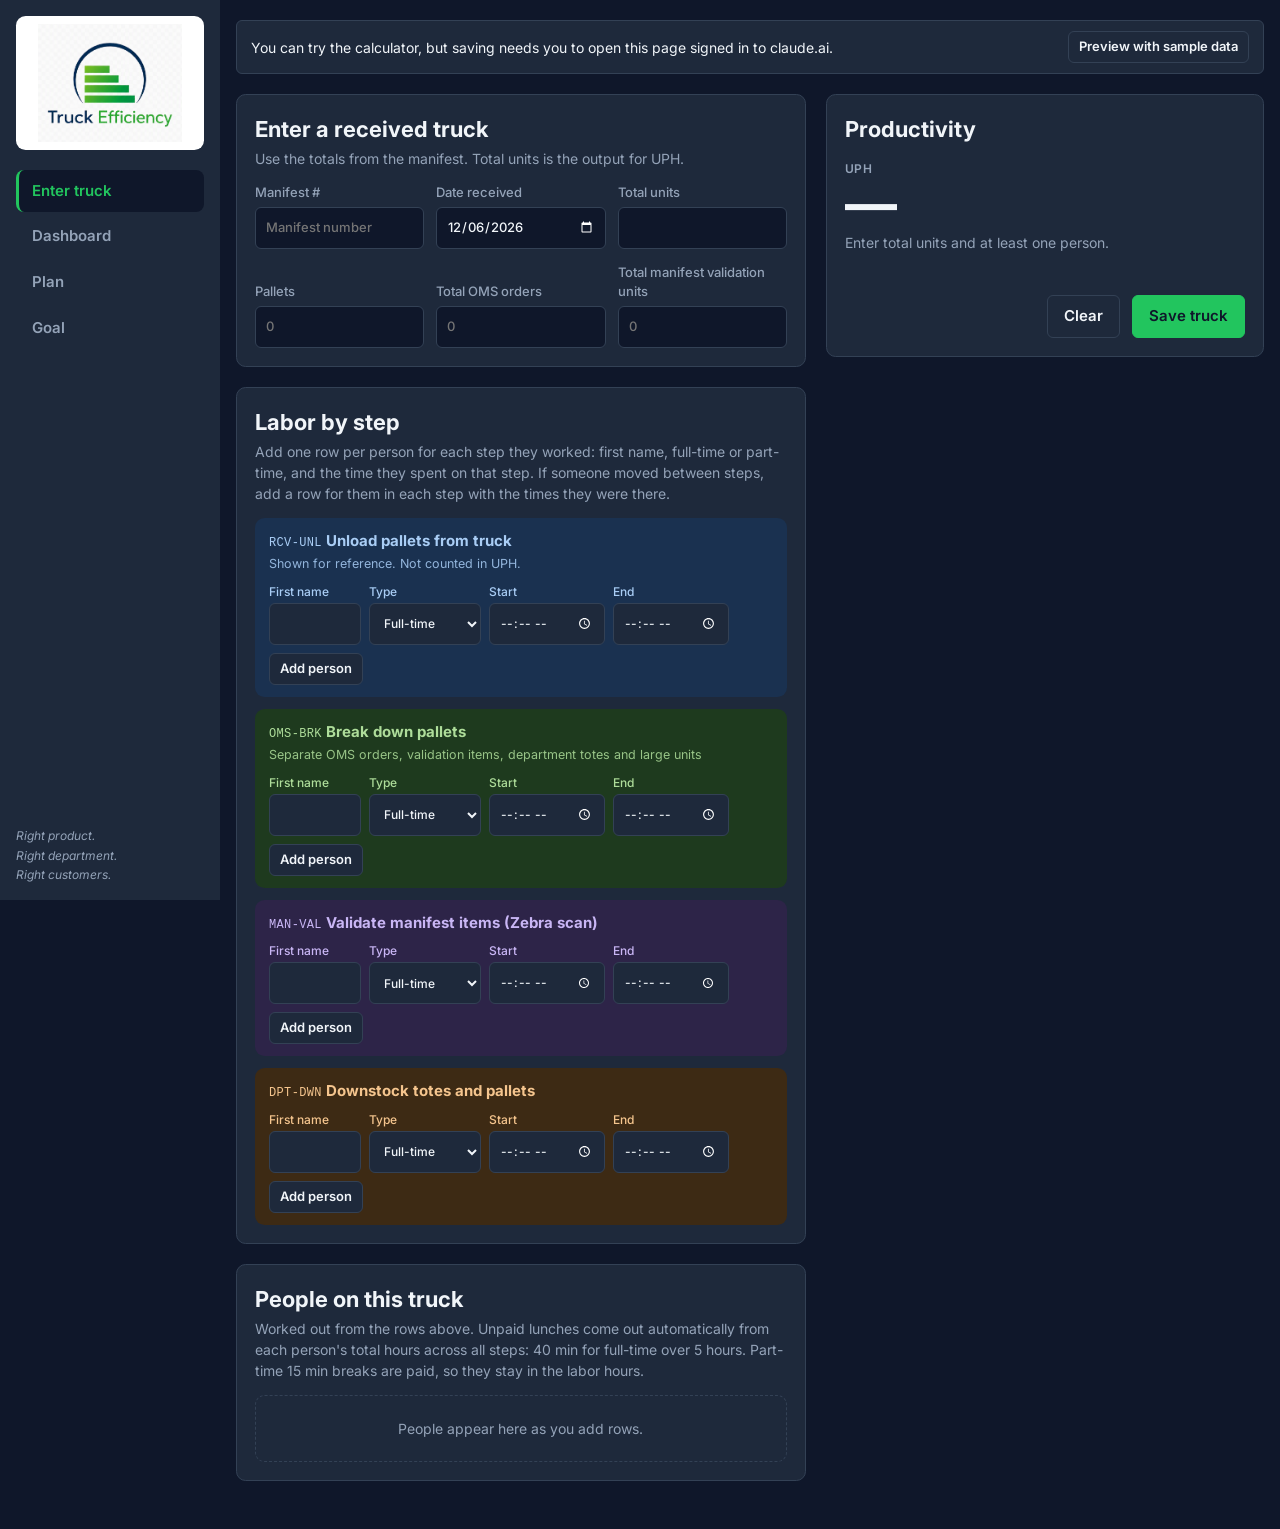
==== index.html @ 02f81387 "Add picks and other tasks to the Plan tab Hours on picks and other tasks (all people combined) are t" ====
<!doctype html>
<html lang="en">
<head>
  <meta charset="UTF-8" />
  <meta name="viewport" content="width=device-width, initial-scale=1.0, viewport-fit=cover" />
  <title>Truck Efficiency</title>
  <link rel="preconnect" href="https://fonts.googleapis.com" />
  <link href="https://fonts.googleapis.com/css2?family=Inter:wght@400;500;600;700&display=swap" rel="stylesheet" />
  <link rel="stylesheet" href="style.css" />
</head>
<body>
<div class="layout">
  <aside class="side">
    <div class="logo"><img src="./assets/TF1.png" alt="Truck Efficiency" /></div>
    <nav class="tabs" aria-label="Sections">
      <a href="#entry" data-view="entry">Enter truck</a>
      <a href="#dashboard" data-view="dashboard">Dashboard</a>
      <a href="#plan" data-view="plan">Plan</a>
      <a href="#goals" data-view="goals">Goal</a>
    </nav>
    <p class="tag">Right product.<br />Right department.<br />Right customers.</p>
  </aside>
  <div class="content">
<main><div class="wrap">
  <div id="banner" class="banner"><span class="msg" id="bannerMsg">Connecting to the shared log…</span><button class="small" id="sampleBtn" type="button">Preview with sample data</button></div>

  <!-- ENTRY -->
  <section id="v-entry" data-v hidden>
    <form id="truckForm" autocomplete="off" class="two">
      <div style="display:flex;flex-direction:column;gap:20px;min-width:0">
        <div class="panel">
          <div class="head"><div><h2 id="formTitle">Enter a received truck</h2><p class="sub">Use the totals from the manifest. Total units is the output for UPH.</p></div></div>
          <div class="row">
            <label class="f">Manifest #<input id="tRef" required maxlength="40" placeholder="Manifest number"></label>
            <label class="f">Date received<input id="tDate" type="date" required></label>
            <label class="f">Total units<input id="tUnits" type="number" min="1" step="1" inputmode="numeric" required></label>
          </div>
          <div class="row">
            <label class="f">Pallets<input id="tPallets" type="number" min="0" step="1" inputmode="numeric" placeholder="0"></label>
            <label class="f">Total OMS orders<input id="tOms" type="number" min="0" step="1" inputmode="numeric" placeholder="0"></label>
            <label class="f">Total manifest validation units<input id="tMvu" type="number" min="0" step="1" inputmode="numeric" placeholder="0"></label>
          </div>
        </div>
        <div class="panel">
          <div><h2>Labor by step</h2><p class="sub">Add one row per person for each step they worked: first name, full-time or part-time, and the time they spent on that step. If someone moved between steps, add a row for them in each step with the times they were there.</p></div>
          <div id="laborRows" style="display:flex;flex-direction:column;gap:12px"></div>
          <datalist id="nameList"></datalist>
        </div>
        <div class="panel">
          <div><h2>People on this truck</h2><p class="sub">Worked out from the rows above. Unpaid lunches come out automatically from each person's total hours across all steps: 40 min for full-time over 5 hours. Part-time 15 min breaks are paid, so they stay in the labor hours.</p></div>
          <div id="crewCheck" class="banner" hidden></div>
          <div class="tbl" id="peopleTable"></div>
        </div>
      </div>
      <div class="panel sticky">
        <h2>Productivity</h2>
        <div><div class="lbl" style="font-size:12px;text-transform:uppercase;letter-spacing:.06em;color:var(--muted);font-weight:600">UPH</div><div class="uph-big" id="rUph">—</div><div class="sub" id="rUphNote"></div></div>
        <div class="calc" id="rCalc"></div>
        <div class="tbl" id="rSteps"></div>
        <div class="row" style="justify-content:flex-end">
          <button type="button" id="clearForm">Clear</button>
          <button class="primary" type="submit" id="saveBtn">Save truck</button>
        </div>
      </div>
    </form>
  </section>

  <!-- DASHBOARD -->
  <section id="v-dashboard" data-v hidden>
    <div style="display:flex;flex-direction:column;gap:20px">
      <div class="head">
        <div><h2>Productivity</h2><p class="sub">UPH = manifest units ÷ downstocking labor hours: OMS orders (break down pallets), manifest validation, and downstock totes and pallets. Unloading is shown but not counted.</p></div>
      </div>
      <div class="panel chart"><div class="head"><h3 id="chartTitle">UPH by truck</h3><span class="sub" id="chartNote"></span></div><div id="chart"></div></div>
      <div class="panel"><div class="head"><h3>Trucks</h3><span class="sub">Labor hours by step. Open a truck to view or change it.</span></div><div class="tbl" id="truckTable"></div></div>
    </div>
  </section>

  <!-- PLAN -->
  <section id="v-plan" data-v hidden>
    <div class="two">
      <form class="panel" id="planForm" autocomplete="off">
        <div><h2>Plan a truck</h2><p class="sub">Enter the manifest units and the crew you plan to schedule. The app checks whether that schedule can finish the truck at the UPH you plan for.</p></div>
        <div class="row">
          <label class="f">Manifest units<input id="pUnits" type="number" min="1" step="1" inputmode="numeric" placeholder="e.g. 2600"></label>
          <label class="f">UPH plan (standard is 90)<input id="pUph" type="number" min="1" step="0.1" inputmode="decimal" value="90"></label>
        </div>
        <div class="row">
          <label class="f">Full-time employees<input id="pFt" type="number" min="0" step="1" inputmode="numeric" placeholder="0"></label>
          <label class="f">Hours each (full-time)<input id="pFtH" type="number" min="0" step="0.25" inputmode="decimal" placeholder="0"></label>
        </div>
        <div class="row">
          <label class="f">Part-time employees<input id="pPt" type="number" min="0" step="1" inputmode="numeric" placeholder="0"></label>
          <label class="f">Hours each (part-time)<input id="pPtH" type="number" min="0" step="0.25" inputmode="decimal" placeholder="0"></label>
        </div>
        <div class="row">
          <label class="f" style="flex:0 1 320px">Hours on picks and other tasks<input id="pOther" type="number" min="0" step="0.25" inputmode="decimal" placeholder="0"><small style="font-weight:400">All people combined. These hours are taken off the truck.</small></label>
        </div>
        <p class="sub">Full-time shifts over 5 hours lose a 40 min unpaid lunch. Part-time breaks are paid and stay in.</p>
      </form>
      <div class="panel sticky">
        <h2>Will the truck get done?</h2>
        <div id="planVerdict" class="banner" hidden></div>
        <div class="calc" id="planCalc"></div>
        <div class="tbl" id="planTable"></div>
        <div id="planAnalysis"></div>
      </div>
    </div>
  </section>

  <!-- GOAL -->
  <section id="v-goals" data-v hidden>
    <form class="panel" id="goalForm">
      <div><h2>UPH goal</h2><p class="sub" id="goalNote">UPH at or above the goal shows green. UPH below the goal shows red.</p></div>
      <div class="row">
        <label class="f" style="flex:0 1 220px">UPH goal<input id="gUph" type="number" min="1" step="0.1" inputmode="decimal"></label>
        <button class="primary" type="submit" id="saveGoal">Save goal</button>
      </div>
      <div class="tbl"><table><thead><tr><th>Measure</th><th>How it's calculated</th></tr></thead><tbody>
        <tr><td><b>UPH</b></td><td>Manifest total units ÷ downstocking labor hours. Downstocking covers OMS orders (break down pallets), manifest validation, and downstock totes and pallets. Unloading is not counted.</td></tr>
        <tr><td><b>Labor hours</b></td><td>Employees × (end time − start time), added up for every row, minus unpaid full-time lunches.</td></tr>
        <tr><td><b>Lunches</b></td><td>Full-time: 40 min unpaid lunch taken out when their total hours across all steps are over 5. It comes out of the steps they worked, by their hours in each. Part-time 15 min breaks are paid, so nothing is taken out.</td></tr>
        <tr><td><b>Double counting check</b></td><td>Each person is entered by first name. If the same person is in two steps at the same time, the app shows who and when, and won't save.</td></tr>
        <tr><td><b>Step rates</b></td><td>Manifest totals (pallets, OMS orders, validation units, units) ÷ that step's labor hours.</td></tr>
      </tbody></table></div>
    </form>
  </section>
</div></main>
<div class="toast" id="toast" hidden></div>
  </div>
</div>
<script src="app.js"></script>
</body>
</html>
---- style.css ----
/* Truck Efficiency: dark navy layout with a logo sidebar, slate cards and green actions.
   Team colors follow the swimlanes of the receiving workflow chart. */
:root{
  --bg:#0F172A; --surface:#1E293B; --ink:#F1F5F9; --muted:#94A3B8; --line:#334155;
  --accent:#22C55E; --accent-hover:#16A34A; --accent-ink:#0F172A; --series:#3B82F6;
  --good:#4ADE80; --good-bg:#14361F; --warn:#FBBF24; --warn-bg:#3A2A0C; --bad:#F87171; --bad-bg:#3F1A1C;
  --rcv:#1A3150; --rcv-ink:#A9CDF5; --oms:#1E3A1E; --oms-ink:#AEDD9A; --man:#2D2448; --man-ink:#C9B6F5;
  --dept:#3D2A14; --dept-ink:#F5C58E; --lead:#3F1D24; --lead-ink:#F4AEB8;
  --display:"Inter",system-ui,-apple-system,"Segoe UI",sans-serif;
  --body:"Inter",system-ui,-apple-system,"Segoe UI",sans-serif;
  --mono:ui-monospace,"SFMono-Regular",Menlo,Consolas,monospace;
  color-scheme:dark;
}
*{box-sizing:border-box}
html,body{margin:0}
body{background:var(--bg);color:var(--ink);font-family:var(--body);font-size:15px;line-height:1.5}
img{max-width:100%}
[hidden]{display:none!important}

/* Layout: sidebar + content */
.layout{display:flex;min-height:100vh}
.side{background:var(--surface);width:220px;flex:none;padding:1rem;display:flex;flex-direction:column;gap:1.25rem;position:sticky;top:0;height:100vh}
.side .logo{background:#FFFFFF;border-radius:.6rem;padding:.5rem;display:flex;justify-content:center}
.side .logo img{width:9rem;height:auto;display:block}
nav.tabs{display:flex;flex-direction:column;gap:4px}
nav.tabs a{color:var(--muted);font-weight:600;text-decoration:none;padding:.6rem .8rem;border-radius:.5rem;border-left:3px solid transparent;white-space:nowrap}
nav.tabs a:hover{background:var(--bg);color:var(--ink)}
nav.tabs a[aria-current="page"]{color:var(--accent);background:var(--bg);border-left-color:var(--accent)}
.side .tag{margin:auto 0 0;font-size:12px;color:var(--muted);font-style:italic;line-height:1.6}
.content{flex:1;min-width:0}
.wrap{max-width:1180px;margin:0 auto;padding-left:max(16px,env(safe-area-inset-left,0px));padding-right:max(16px,env(safe-area-inset-right,0px))}
@media (max-width:800px){
  .layout{flex-direction:column}
  .side{width:auto;height:auto;position:static;flex-direction:row;align-items:center;flex-wrap:wrap;gap:.75rem;padding-left:max(16px,env(safe-area-inset-left,0px));padding-right:max(16px,env(safe-area-inset-right,0px))}
  .side .logo img{width:4.5rem}
  nav.tabs{flex-direction:row;overflow-x:auto;flex:1;min-width:0}
  nav.tabs a{border-left:0;border-bottom:3px solid transparent;border-radius:.4rem .4rem 0 0}
  nav.tabs a[aria-current="page"]{border-bottom-color:var(--accent)}
  .side .tag{display:none}
}
nav.tabs a:focus-visible,button:focus-visible,input:focus-visible,select:focus-visible{outline:2px solid var(--accent);outline-offset:2px}
main .wrap{padding-block:20px 48px;display:flex;flex-direction:column;gap:20px}
.banner{display:flex;gap:12px;align-items:center;justify-content:space-between;flex-wrap:wrap;padding:10px 14px;border-radius:6px;background:var(--surface);border:1px solid var(--line);font-size:14px}
.banner.ok{background:var(--good-bg);border-color:transparent;color:var(--good)}
.banner.bad{background:var(--bad-bg);border-color:transparent;color:var(--bad);font-weight:500}
.banner.sample{background:var(--warn-bg);border-color:transparent;color:var(--warn)}
.banner .msg{min-width:0}
h2{font-family:var(--display);font-weight:700;font-size:22px;margin:0}
h3{font-family:var(--display);font-weight:600;font-size:17px;margin:0}
.sub{color:var(--muted);font-size:14px;margin:2px 0 0}
.panel{background:var(--surface);border:1px solid var(--line);border-radius:.6rem;padding:18px;display:flex;flex-direction:column;gap:14px;min-width:0}
.row{display:flex;gap:12px;flex-wrap:wrap;align-items:flex-end}
.head{display:flex;justify-content:space-between;align-items:flex-end;gap:12px;flex-wrap:wrap}
label.f{display:flex;flex-direction:column;gap:4px;font-size:13px;font-weight:500;color:var(--muted);flex:1 1 160px;min-width:0}
input,select,textarea{font:inherit;color:var(--ink);background:var(--bg);border:1px solid var(--line);border-radius:6px;padding:9px 10px;min-height:42px;width:100%}
button{font:inherit;font-weight:600;cursor:pointer;border-radius:6px;padding:9px 16px;min-height:42px;border:1px solid var(--line);background:var(--surface);color:var(--ink)}
button.primary{background:var(--accent);color:var(--accent-ink);border-color:var(--accent)}
button.primary:hover{background:var(--accent-hover);border-color:var(--accent-hover)}
button.small{min-height:32px;padding:4px 10px;font-size:13px}
button.danger{color:var(--bad);border-color:var(--bad)}
button.armed{background:var(--bad);color:#fff;border-color:var(--bad)}
button:disabled{opacity:.5;cursor:not-allowed}
.code{font-family:var(--mono);font-size:12px;letter-spacing:.03em}
.chip{display:inline-flex;align-items:center;gap:6px;padding:2px 8px;border-radius:4px;font-size:12px;font-weight:600;white-space:nowrap}
.t-rcv{background:var(--rcv);color:var(--rcv-ink)} .t-oms{background:var(--oms);color:var(--oms-ink)}
.t-man{background:var(--man);color:var(--man-ink)} .t-dept{background:var(--dept);color:var(--dept-ink)} .t-lead{background:var(--lead);color:var(--lead-ink)}
.pill{display:inline-block;padding:2px 9px;border-radius:999px;font-size:12.5px;font-weight:600;font-variant-numeric:tabular-nums;white-space:nowrap}
.p-good{background:var(--good-bg);color:var(--good)} .p-warn{background:var(--warn-bg);color:var(--warn)} .p-bad{background:var(--bad-bg);color:var(--bad)} .p-none{background:var(--bg);color:var(--muted)}
/* stage picker */
.stages{display:grid;grid-template-columns:repeat(auto-fill,minmax(210px,1fr));gap:8px}
.stage-opt{position:relative}
.stage-opt input{position:absolute;opacity:0;inset:0;width:100%;height:100%;margin:0;cursor:pointer}
.stage-opt>span{display:flex;flex-direction:column;gap:2px;padding:10px 12px;border-radius:6px;border:2px solid transparent;height:100%}
.stage-opt>span b{font-weight:600;font-size:14.5px;line-height:1.3}
.stage-opt input:checked+span{border-color:var(--ink)}
.stage-opt input:focus-visible+span{outline:2px solid var(--accent);outline-offset:2px}
/* trucks */
.trucks{display:grid;grid-template-columns:repeat(auto-fill,minmax(330px,1fr));gap:14px}
@media (max-width:420px){.trucks{grid-template-columns:1fr}}
.truck{background:var(--surface);border:1px solid var(--line);border-radius:.6rem;display:flex;flex-direction:column;min-width:0}
.truck .th{display:flex;justify-content:space-between;gap:10px;padding:14px 16px 10px;border-bottom:1px solid var(--line);align-items:flex-start}
.truck .ref{font-family:var(--display);font-weight:700;font-size:24px;line-height:1}
.truck .meta{color:var(--muted);font-size:13px}
.steps{list-style:none;margin:0;padding:8px 16px 4px;display:flex;flex-direction:column}
.steps li{display:grid;grid-template-columns:18px 1fr auto;gap:10px;align-items:center;padding:6px 0;border-bottom:1px dashed var(--line);font-size:14px}
.steps li:last-child{border-bottom:0}
.dot{width:14px;height:14px;border-radius:50%;border:2px solid var(--muted)}
.dot.done{background:var(--good);border-color:var(--good)}
.steps .nm{min-width:0}
.steps .nm small{display:block;color:var(--muted);font-size:12px;font-variant-numeric:tabular-nums}
.truck .tf{padding:10px 16px 14px;display:flex;gap:8px;flex-wrap:wrap;align-items:center;justify-content:space-between}
.bar{height:6px;background:var(--bg);border-radius:3px;overflow:hidden;margin:0 16px}
.bar i{display:block;height:100%;background:var(--good)}
/* tables */
.tbl{overflow-x:auto}
table{width:100%;border-collapse:collapse;font-size:14px}
th{text-align:left;font-weight:600;color:var(--muted);font-size:12px;text-transform:uppercase;letter-spacing:.05em;padding:8px 10px;border-bottom:1px solid var(--line);white-space:nowrap}
td{padding:9px 10px;border-bottom:1px solid var(--line);vertical-align:middle}
td.n,th.n{text-align:right;font-variant-numeric:tabular-nums;white-space:nowrap}
tr:last-child td{border-bottom:0}
td.vol{min-width:200px;max-width:340px;font-variant-numeric:tabular-nums;font-size:13.5px}
td.stp{min-width:190px}
.kpis{display:grid;grid-template-columns:minmax(0,280px);gap:12px}
.kpi{background:var(--surface);border:1px solid var(--line);border-radius:.6rem;padding:14px 16px;display:flex;flex-direction:column;gap:4px}
.kpi .lbl{font-size:12px;text-transform:uppercase;letter-spacing:.06em;color:var(--muted);font-weight:600}
.kpi .val{font-family:var(--display);font-weight:700;font-size:34px;line-height:1.05;font-variant-numeric:tabular-nums}
.kpi .note{font-size:13px;color:var(--muted)}
.grid2{display:grid;grid-template-columns:repeat(auto-fit,minmax(min(100%,480px),1fr));gap:20px}
.seg{display:inline-flex;border:1px solid var(--line);border-radius:6px;overflow:hidden;flex-wrap:wrap}
.seg button{border:0;border-radius:0;min-height:36px;padding:6px 12px;font-weight:500;background:var(--surface)}
.seg button[aria-pressed="true"]{background:var(--accent);color:var(--accent-ink)}
.empty{padding:22px;text-align:center;color:var(--muted);border:1px dashed var(--line);border-radius:.6rem;font-size:14px}
.chart svg{width:100%;height:auto;display:block}
.toast{position:fixed;left:50%;transform:translateX(-50%);bottom:calc(20px + env(safe-area-inset-bottom,0px));background:var(--ink);color:var(--surface);padding:10px 18px;border-radius:6px;font-size:14px;font-weight:500;z-index:20;max-width:calc(100% - 32px)}
.check{display:flex;gap:8px;align-items:center;font-size:14px}
.check input{width:20px;min-height:20px;height:20px}
details.recv summary{cursor:pointer;font-weight:600}
@media (prefers-reduced-motion:no-preference){.bar i{transition:width .3s}}

.calc{font-family:var(--mono);font-size:13px;color:var(--muted)}
.calc b{color:var(--ink);font-weight:500}
.steprow{display:flex;flex-direction:column;gap:8px;padding:12px 14px;border-radius:.6rem}
.steprow .sh{display:flex;justify-content:space-between;align-items:center;gap:10px;flex-wrap:wrap}
.steprow .sh b{font-size:15px}
.crew{display:grid;grid-template-columns:minmax(0,1fr) 112px minmax(116px,1fr) minmax(116px,1fr) 36px;gap:8px;align-items:end}
.crew .rm{min-height:42px;padding:0;width:36px;font-size:16px;line-height:1}
.crew label{display:flex;flex-direction:column;gap:2px;font-size:12px;font-weight:500;min-width:0}
.crew input,.crew select{background:var(--surface)}
.crew .lh{font-family:var(--mono);font-size:12.5px;line-height:1.35;min-width:0;grid-column:1/-1;margin-top:-4px}
.crew .lh:empty{display:none}
.crew .lh{order:2}
.crew .lh small{display:block;color:var(--muted)}
@media (max-width:560px){.crew{grid-template-columns:1fr 1fr}.crew .rm{width:100%}}
.result{display:grid;grid-template-columns:repeat(auto-fit,minmax(180px,1fr));gap:12px}
.uph-big{font-family:var(--display);font-weight:700;font-size:52px;line-height:1;font-variant-numeric:tabular-nums}
.uph-good{color:var(--good)} .uph-bad{color:var(--bad)}
.two{display:grid;grid-template-columns:minmax(0,1.3fr) minmax(0,1fr);gap:20px;align-items:start}
@media (max-width:900px){.two{grid-template-columns:1fr}}
#rSteps td.vol,#rSteps td.stp{min-width:0;max-width:none}
#rSteps td.stp .chip{display:none}
#rSteps th:nth-child(3),#rSteps td:nth-child(3){display:none}
#rSteps td.vol{font-size:13px}
.sticky{position:sticky;top:calc(env(safe-area-inset-top,0px) + 12px)}
@media (max-width:900px){.sticky{position:static}}
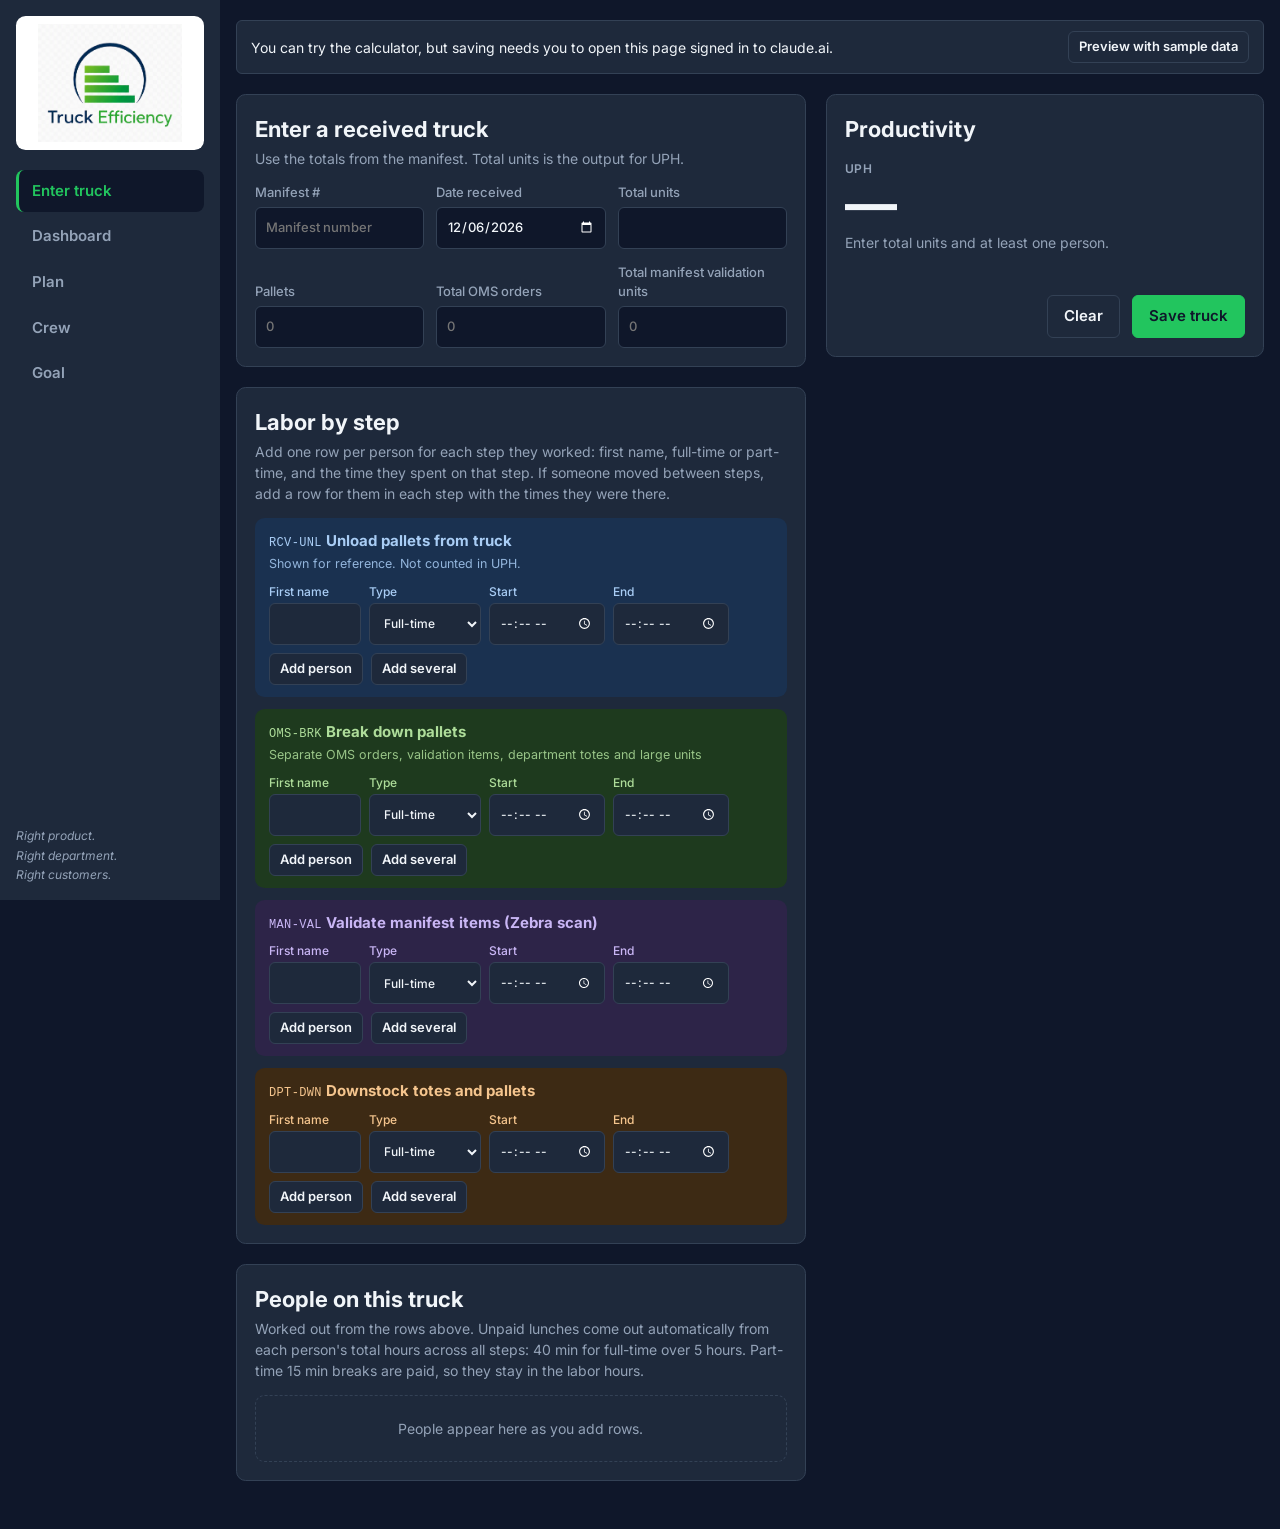
==== commit d00b5857: "Speed up labor entry with a crew roster Add a Crew tab with a shared roster of first names and full-" ====
--- a/index.html
+++ b/index.html
@@ -16,6 +16,7 @@
       <a href="#entry" data-view="entry">Enter truck</a>
       <a href="#dashboard" data-view="dashboard">Dashboard</a>
       <a href="#plan" data-view="plan">Plan</a>
+      <a href="#crew" data-view="crew">Crew</a>
       <a href="#goals" data-view="goals">Goal</a>
     </nav>
     <p class="tag">Right product.<br />Right department.<br />Right customers.</p>
@@ -108,6 +109,19 @@
     </div>
   </section>
 
+  <!-- CREW -->
+  <section id="v-crew" data-v hidden>
+    <div class="panel" style="max-width:760px">
+      <div><h2>Crew roster</h2><p class="sub">Your regular team, each with full-time or part-time saved once. On Enter truck, pick names from this list and the type fills in. New names are added here automatically when you save a truck.</p></div>
+      <form class="row" id="crewForm" autocomplete="off">
+        <label class="f">First name<input id="cName" maxlength="30" required></label>
+        <label class="f" style="flex:0 1 160px">Type<select id="cType"><option value="ft">Full-time</option><option value="pt">Part-time</option></select></label>
+        <button class="primary" type="submit">Add to roster</button>
+      </form>
+      <div class="tbl" id="crewTable"></div>
+    </div>
+  </section>
+
   <!-- GOAL -->
   <section id="v-goals" data-v hidden>
     <form class="panel" id="goalForm">
--- a/style.css
+++ b/style.css
@@ -142,3 +142,16 @@
 #rSteps td.vol{font-size:13px}
 .sticky{position:sticky;top:calc(env(safe-area-inset-top,0px) + 12px)}
 @media (max-width:900px){.sticky{position:static}}
+
+/* crew roster and fast entry */
+.crew .rm{min-height:42px;padding:0;width:36px;font-size:16px;line-height:1}
+.crew .lh{display:flex;align-items:center;gap:8px;flex-wrap:wrap;grid-column:1/-1;margin-top:-4px;order:2}
+.crew .lh select.cont{width:auto;min-height:28px;padding:2px 6px;font-size:12px;font-family:var(--body)}
+.stepbtns{display:flex;gap:8px;flex-wrap:wrap}
+.group{background:var(--surface);border:1px solid var(--line);border-radius:8px;padding:12px;display:flex;flex-direction:column;gap:10px}
+.gnames{display:grid;grid-template-columns:repeat(auto-fill,minmax(130px,1fr));gap:6px}
+.gnames label{display:flex;align-items:center;gap:6px;font-size:13.5px;color:var(--ink);font-weight:500;cursor:pointer}
+.gnames input{width:18px;min-height:18px;height:18px;margin:0}
+.gnames small{color:var(--muted);font-weight:400}
+.group .gtimes{display:flex;gap:8px;flex-wrap:wrap;align-items:flex-end}
+.group .gtimes label{display:flex;flex-direction:column;gap:2px;font-size:12px;font-weight:500;flex:0 1 150px}
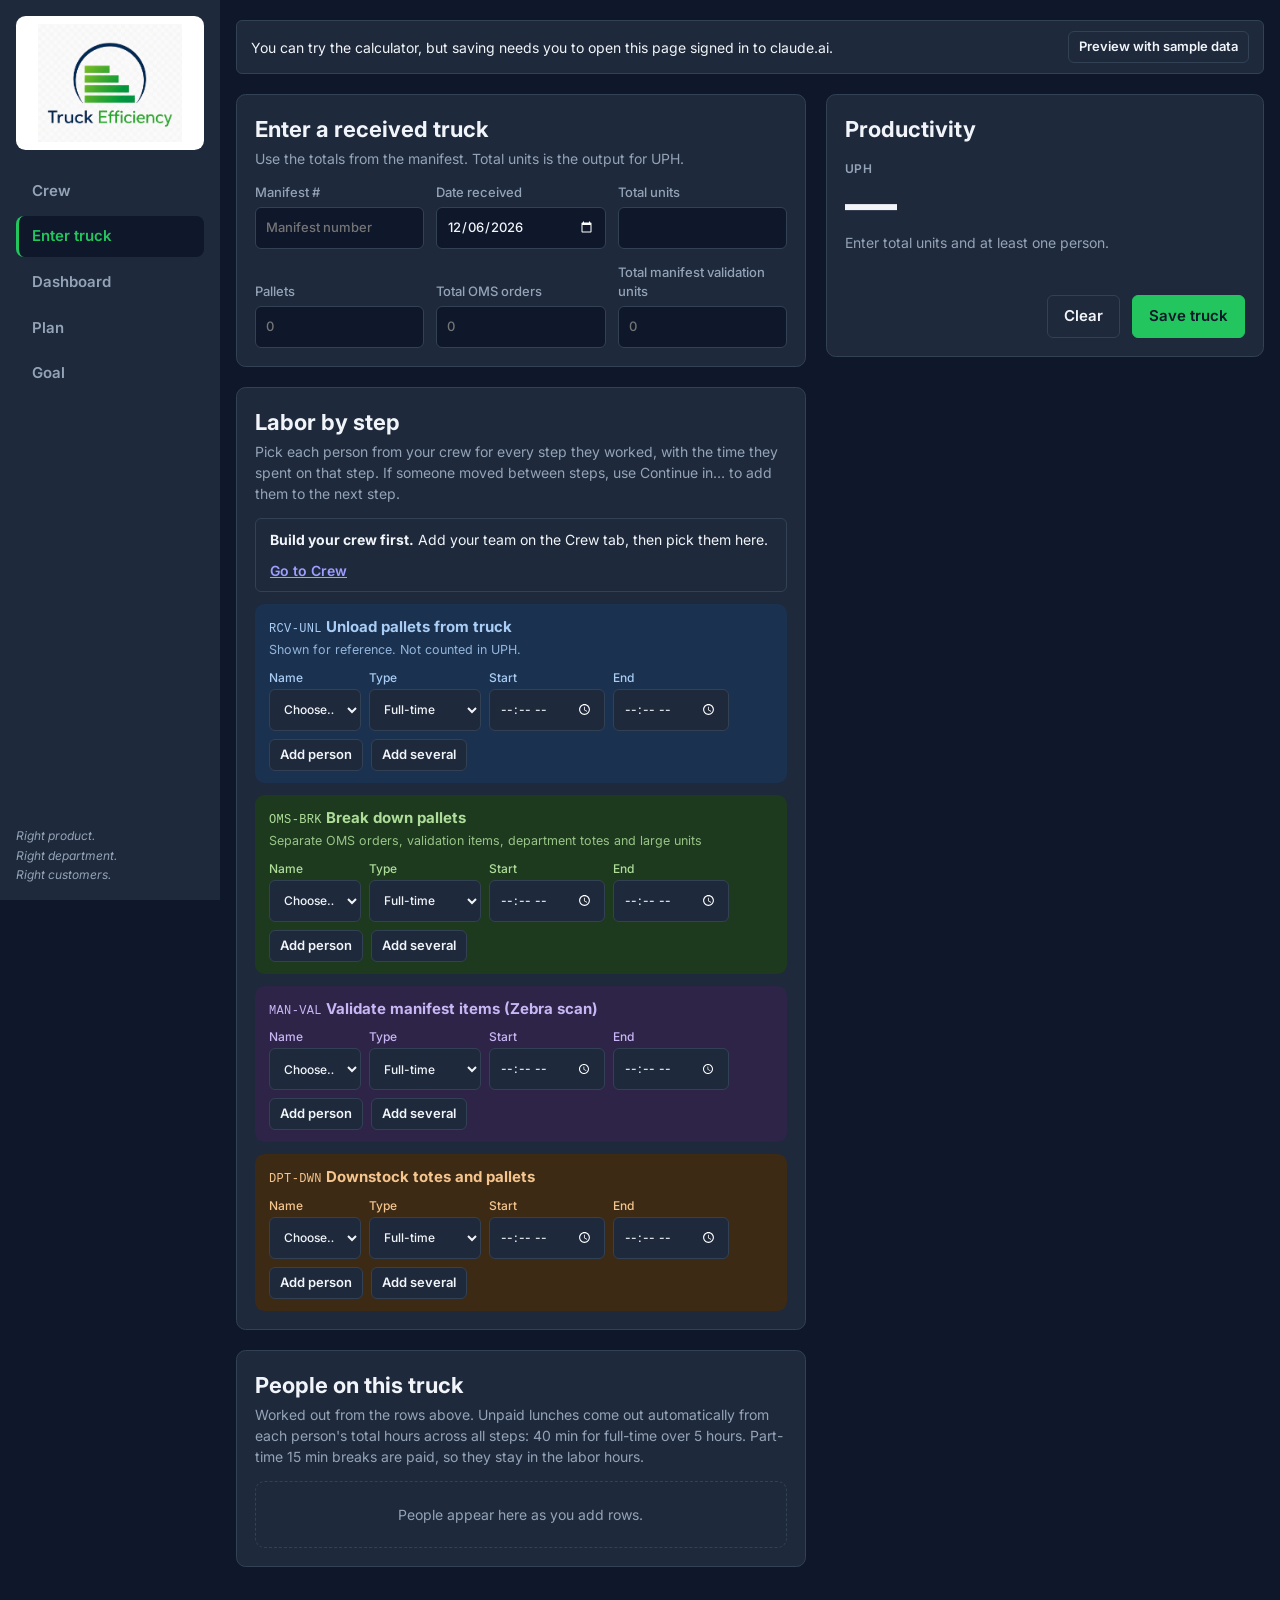
==== commit 2a895949: "Build the crew first and manage people who leave Crew is now the first tab, and the app opens on it " ====
--- a/index.html
+++ b/index.html
@@ -13,10 +13,10 @@
   <aside class="side">
     <div class="logo"><img src="./assets/TF1.png" alt="Truck Efficiency" /></div>
     <nav class="tabs" aria-label="Sections">
+      <a href="#crew" data-view="crew">Crew</a>
       <a href="#entry" data-view="entry">Enter truck</a>
       <a href="#dashboard" data-view="dashboard">Dashboard</a>
       <a href="#plan" data-view="plan">Plan</a>
-      <a href="#crew" data-view="crew">Crew</a>
       <a href="#goals" data-view="goals">Goal</a>
     </nav>
     <p class="tag">Right product.<br />Right department.<br />Right customers.</p>
@@ -43,7 +43,7 @@
           </div>
         </div>
         <div class="panel">
-          <div><h2>Labor by step</h2><p class="sub">Add one row per person for each step they worked: first name, full-time or part-time, and the time they spent on that step. If someone moved between steps, add a row for them in each step with the times they were there.</p></div>
+          <div><h2>Labor by step</h2><p class="sub">Pick each person from your crew for every step they worked, with the time they spent on that step. If someone moved between steps, use Continue in… to add them to the next step.</p></div>
           <div id="laborRows" style="display:flex;flex-direction:column;gap:12px"></div>
           <datalist id="nameList"></datalist>
         </div>
@@ -112,11 +112,11 @@
   <!-- CREW -->
   <section id="v-crew" data-v hidden>
     <div class="panel" style="max-width:760px">
-      <div><h2>Crew roster</h2><p class="sub">Your regular team, each with full-time or part-time saved once. On Enter truck, pick names from this list and the type fills in. New names are added here automatically when you save a truck.</p></div>
+      <div><h2>Crew</h2><p class="sub">Build your crew first. Each person is saved once with full-time or part-time, and shared with everyone using the app. On Enter truck you pick people from this list, and their type fills in.</p></div>
       <form class="row" id="crewForm" autocomplete="off">
         <label class="f">First name<input id="cName" maxlength="30" required></label>
         <label class="f" style="flex:0 1 160px">Type<select id="cType"><option value="ft">Full-time</option><option value="pt">Part-time</option></select></label>
-        <button class="primary" type="submit">Add to roster</button>
+        <button class="primary" type="submit">Add to crew</button>
       </form>
       <div class="tbl" id="crewTable"></div>
     </div>
--- a/style.css
+++ b/style.css
@@ -155,3 +155,9 @@
 .gnames small{color:var(--muted);font-weight:400}
 .group .gtimes{display:flex;gap:8px;flex-wrap:wrap;align-items:flex-end}
 .group .gtimes label{display:flex;flex-direction:column;gap:2px;font-size:12px;font-weight:500;flex:0 1 150px}
+
+.crew select:disabled{opacity:1;color:var(--muted)}
+.crewnote{display:flex;justify-content:space-between;align-items:center;gap:10px;flex-wrap:wrap}
+.tag-left{display:inline-block;padding:1px 8px;border-radius:999px;font-size:12px;font-weight:600;background:var(--line);color:var(--muted)}
+.crewedit{display:flex;gap:6px;align-items:center}
+.crewedit input{min-height:34px;padding:4px 8px;max-width:180px}
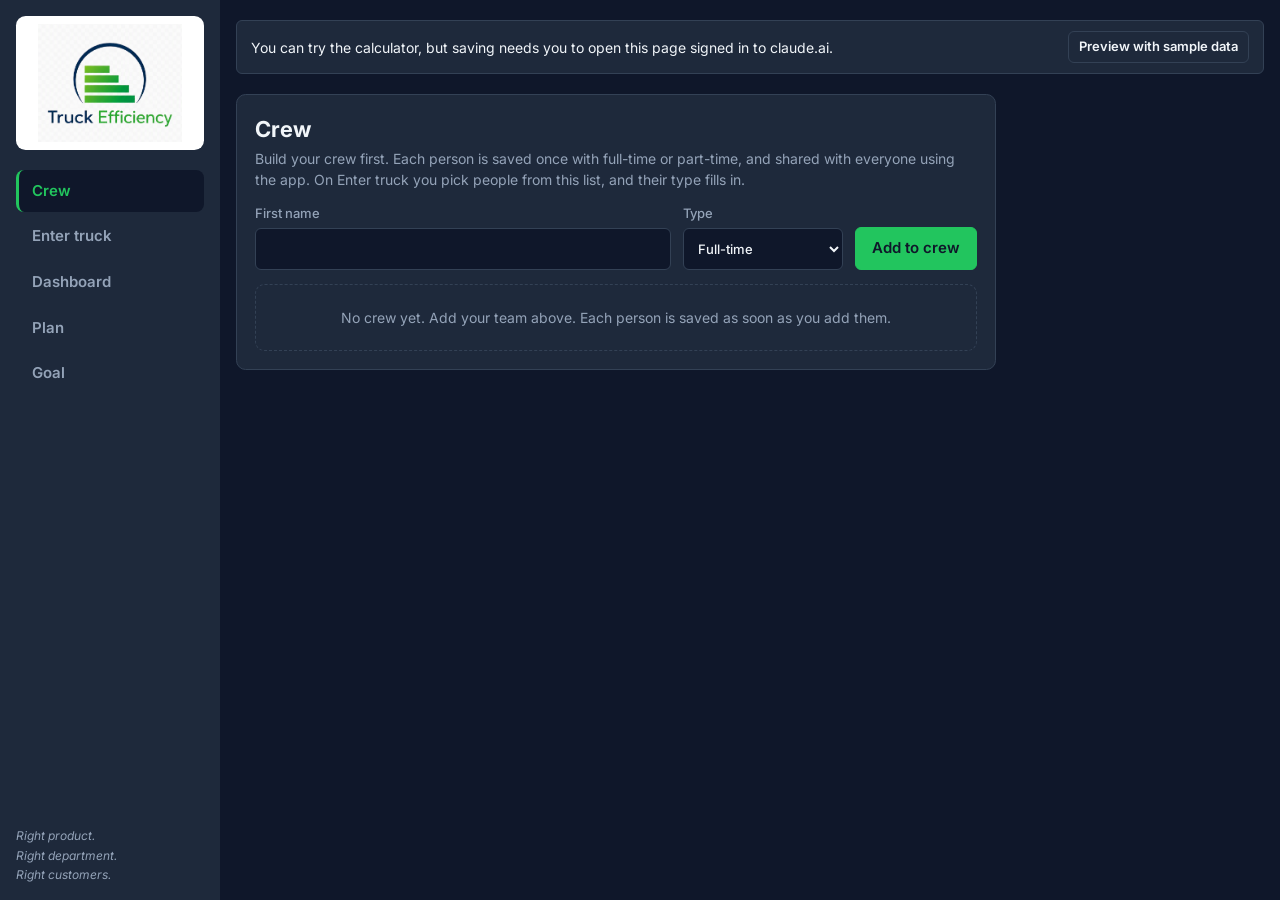
==== commit 0ece5059: "Show a truck analysis after saving After a truck is saved, or a saved truck is opened from the Dashb" ====
--- a/index.html
+++ b/index.html
@@ -58,6 +58,7 @@
         <div><div class="lbl" style="font-size:12px;text-transform:uppercase;letter-spacing:.06em;color:var(--muted);font-weight:600">UPH</div><div class="uph-big" id="rUph">—</div><div class="sub" id="rUphNote"></div></div>
         <div class="calc" id="rCalc"></div>
         <div class="tbl" id="rSteps"></div>
+        <div id="rAnalysis" hidden></div>
         <div class="row" style="justify-content:flex-end">
           <button type="button" id="clearForm">Clear</button>
           <button class="primary" type="submit" id="saveBtn">Save truck</button>
--- a/style.css
+++ b/style.css
@@ -161,3 +161,7 @@
 .tag-left{display:inline-block;padding:1px 8px;border-radius:999px;font-size:12px;font-weight:600;background:var(--line);color:var(--muted)}
 .crewedit{display:flex;gap:6px;align-items:center}
 .crewedit input{min-height:34px;padding:4px 8px;max-width:180px}
+
+#rAnalysis{border-top:1px solid var(--line);padding-top:14px;display:flex;flex-direction:column;gap:10px}
+#rAnalysis ul{margin:0;padding-left:18px;display:flex;flex-direction:column;gap:7px;font-size:14px}
+#rAnalysis .ahead{display:flex;justify-content:space-between;align-items:baseline;gap:10px;flex-wrap:wrap}
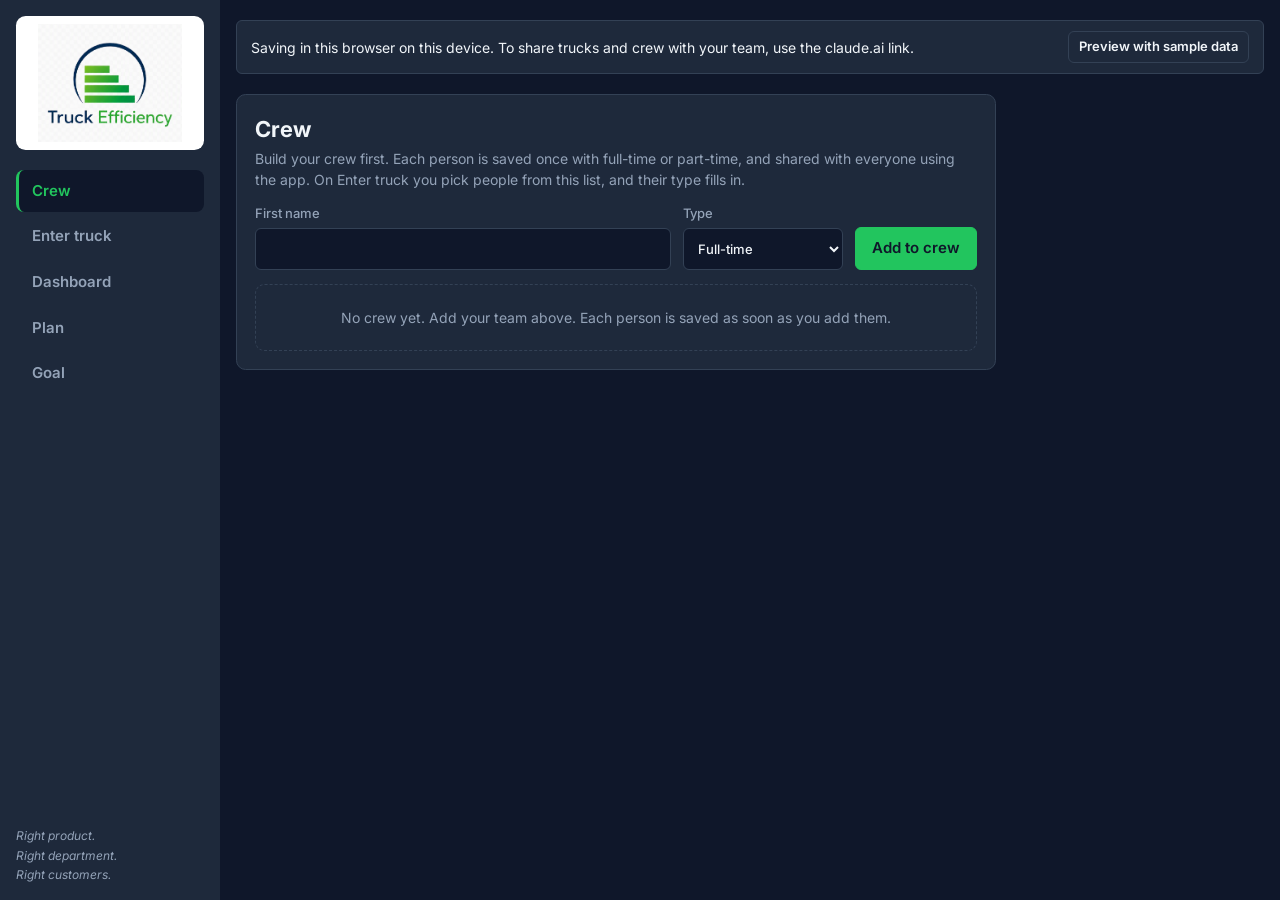
==== commit b11cffe7: "Lock saved trucks and remove Open from the Dashboard Saved trucks can no longer be opened or changed" ====
--- a/index.html
+++ b/index.html
@@ -74,7 +74,7 @@
         <div><h2>Productivity</h2><p class="sub">UPH = manifest units ÷ downstocking labor hours: OMS orders (break down pallets), manifest validation, and downstock totes and pallets. Unloading is shown but not counted.</p></div>
       </div>
       <div class="panel chart"><div class="head"><h3 id="chartTitle">UPH by truck</h3><span class="sub" id="chartNote"></span></div><div id="chart"></div></div>
-      <div class="panel"><div class="head"><h3>Trucks</h3><span class="sub">Labor hours by step. Open a truck to view or change it.</span></div><div class="tbl" id="truckTable"></div></div>
+      <div class="panel"><div class="head"><h3>Trucks</h3><span class="sub">Labor hours by step. Saved trucks are locked.</span></div><div class="tbl" id="truckTable"></div></div>
     </div>
   </section>
 
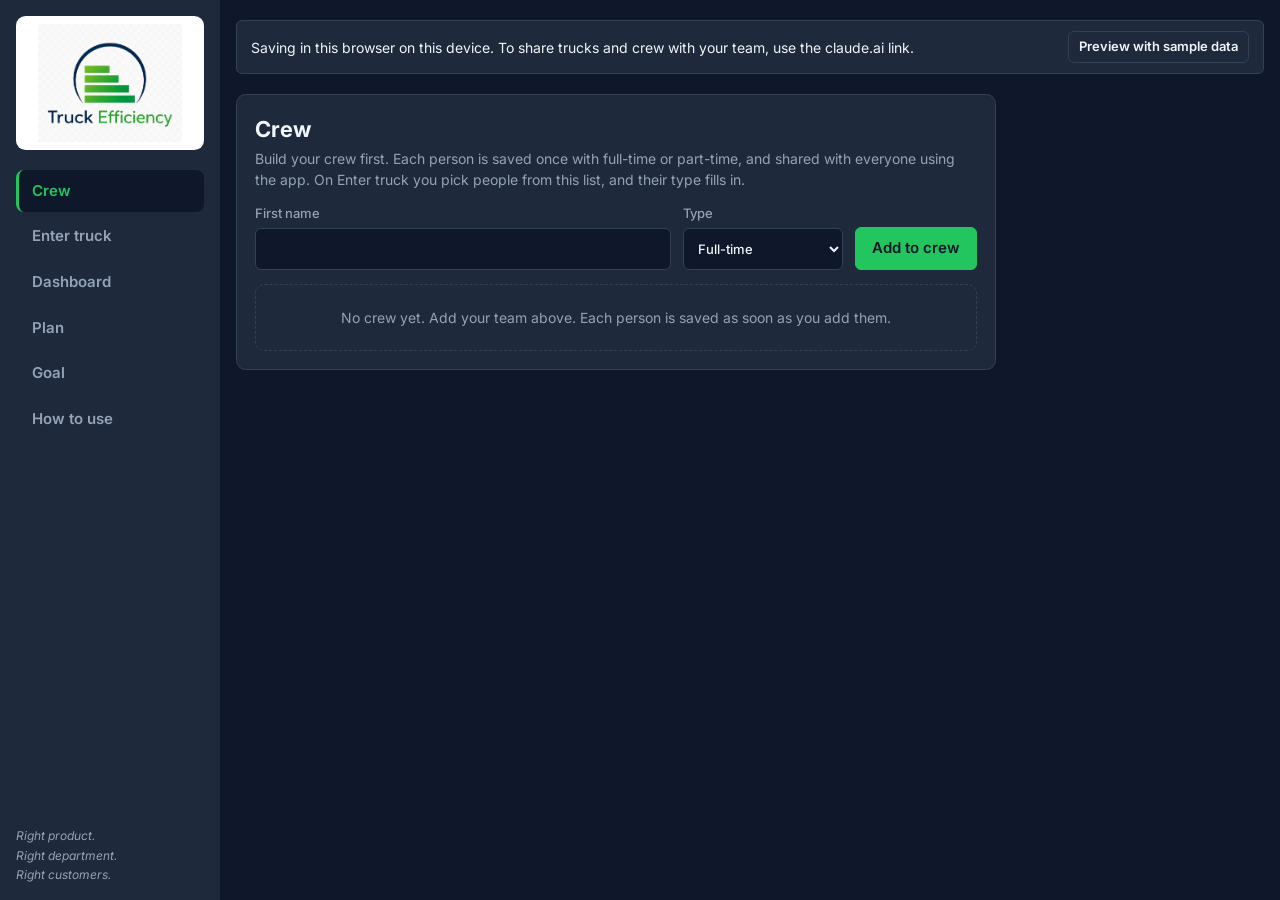
==== commit e82c5d4d: "Add a How to use tab Step-by-step instructions: build the crew, enter a truck (Add person, Add sever" ====
--- a/index.html
+++ b/index.html
@@ -18,6 +18,7 @@
       <a href="#dashboard" data-view="dashboard">Dashboard</a>
       <a href="#plan" data-view="plan">Plan</a>
       <a href="#goals" data-view="goals">Goal</a>
+      <a href="#help" data-view="help">How to use</a>
     </nav>
     <p class="tag">Right product.<br />Right department.<br />Right customers.</p>
   </aside>
@@ -123,6 +124,68 @@
     </div>
   </section>
 
+  <!-- HELP -->
+  <section id="v-help" data-v hidden>
+    <div class="panel help">
+      <div><h2>How to use Truck Efficiency</h2><p class="sub">Measure UPH for each received truck, see where the labor went, and plan the next crew.</p></div>
+
+      <h3>1. Build your crew first</h3>
+      <ol>
+        <li>Open the <a href="#crew">Crew</a> tab.</li>
+        <li>Enter each person's <b>first name</b>, pick <b>Full-time</b> or <b>Part-time</b>, and click <b>Add to crew</b>. Each person is saved right away.</li>
+        <li>To fix a spelling, click <b>Edit name</b>. When someone leaves the company, click <b>Remove</b> twice to confirm. Past trucks keep their name and hours.</li>
+      </ol>
+
+      <h3>2. Enter a received truck</h3>
+      <ol>
+        <li>Open <a href="#entry">Enter truck</a> and fill in the totals from the manifest: <b>Manifest #</b>, <b>Date received</b>, <b>Total units</b>, Pallets, Total OMS orders and Total manifest validation units.</li>
+        <li>Under <b>Labor by step</b>, add the time each person spent on each step:
+          <ul>
+            <li><b>Add person:</b> pick a name, then enter the start and end time. Full-time or part-time fills in from the Crew tab.</li>
+            <li><b>Add several:</b> tick everyone who worked the same hours, enter one start and end time, and click <b>Add selected</b>.</li>
+            <li><b>Continue in…:</b> when someone moved to another step, pick that step under their row. A new row starts at their end time; enter the new end time.</li>
+          </ul></li>
+        <li>Enter only time spent on this truck. Leave out picks and other tasks.</li>
+        <li>Forgot someone? Go to <b>Crew</b>, add them, and come back. What you typed is kept. Don't refresh or close the page before saving.</li>
+      </ol>
+
+      <h3>3. Check before saving</h3>
+      <ul>
+        <li><b>Green bar</b> under <b>People on this truck</b>. A red bar names who is entered twice at the same time, or a row that is missing a name or time. The truck can't be saved until it's fixed.</li>
+        <li><b>Hours worked</b> for each person looks right, with no unusually long shifts.</li>
+        <li><b>Manifest #</b> and <b>Total units</b> are correct.</li>
+      </ul>
+      <p class="warn-note"><b>Saved trucks are locked.</b> They can't be opened, changed or deleted, so check carefully before you click Save truck.</p>
+
+      <h3>4. Save and read the analysis</h3>
+      <ol>
+        <li>Click <b>Save truck</b>. The truck is saved and locked, and the <b>Truck analysis</b> appears: UPH against the 90 standard, the step that took the most time, staffing (peak crew and gaps), lunches, and how it compares with your other trucks.</li>
+        <li>Click <b>New truck</b> to enter the next one.</li>
+      </ol>
+
+      <h3>5. Dashboard</h3>
+      <p><b>UPH by truck</b> shows one point per truck, oldest to newest, green at or above 90 and red below. The <b>Trucks</b> list shows each manifest's units, labor hours by step and UPH.</p>
+
+      <h3>6. Plan a truck</h3>
+      <p>Before a truck, open <a href="#plan">Plan</a>. Enter the manifest units, the UPH plan (standard 90), the full-time and part-time crew with hours each, and hours on picks and other tasks. <b>Will the truck get done?</b> answers yes or no, shows units per person, and suggests how to close any gap.</p>
+
+      <h3>How the numbers work</h3>
+      <ul>
+        <li><b>UPH</b> = manifest total units ÷ downstocking labor hours.</li>
+        <li><b>Downstocking labor</b> = break down pallets + validate manifest items + downstock totes and pallets. Unloading is shown but not counted.</li>
+        <li><b>Labor hours</b> = each person's time on each step, added up.</li>
+        <li><b>Lunch:</b> a 40 min unpaid lunch comes out for each full-time employee whose truck hours total more than 5. Part-time 15 min breaks are paid and stay in.</li>
+        <li><b>Goal:</b> 90 UPH by default, set on the <a href="#goals">Goal</a> tab.</li>
+      </ul>
+
+      <h3>Where your data is saved</h3>
+      <ul>
+        <li><b>claude.ai link:</b> crew, trucks and goal are shared with everyone using the link, on any device.</li>
+        <li><b>GitHub Pages or VS Code:</b> saved in this browser on this device only.</li>
+      </ul>
+    </div>
+  </section>
+
   <!-- GOAL -->
   <section id="v-goals" data-v hidden>
     <form class="panel" id="goalForm">
--- a/style.css
+++ b/style.css
@@ -165,3 +165,11 @@
 #rAnalysis{border-top:1px solid var(--line);padding-top:14px;display:flex;flex-direction:column;gap:10px}
 #rAnalysis ul{margin:0;padding-left:18px;display:flex;flex-direction:column;gap:7px;font-size:14px}
 #rAnalysis .ahead{display:flex;justify-content:space-between;align-items:baseline;gap:10px;flex-wrap:wrap}
+
+.help{max-width:820px;gap:10px}
+.help h3{margin-top:10px}
+.help ol,.help ul{margin:0;padding-left:22px;display:flex;flex-direction:column;gap:6px;font-size:14.5px}
+.help ul ul{margin-top:6px}
+.help p{margin:0;font-size:14.5px}
+.help a{color:var(--accent);font-weight:600}
+.help .warn-note{background:var(--warn-bg);color:var(--warn);padding:10px 12px;border-radius:8px}
